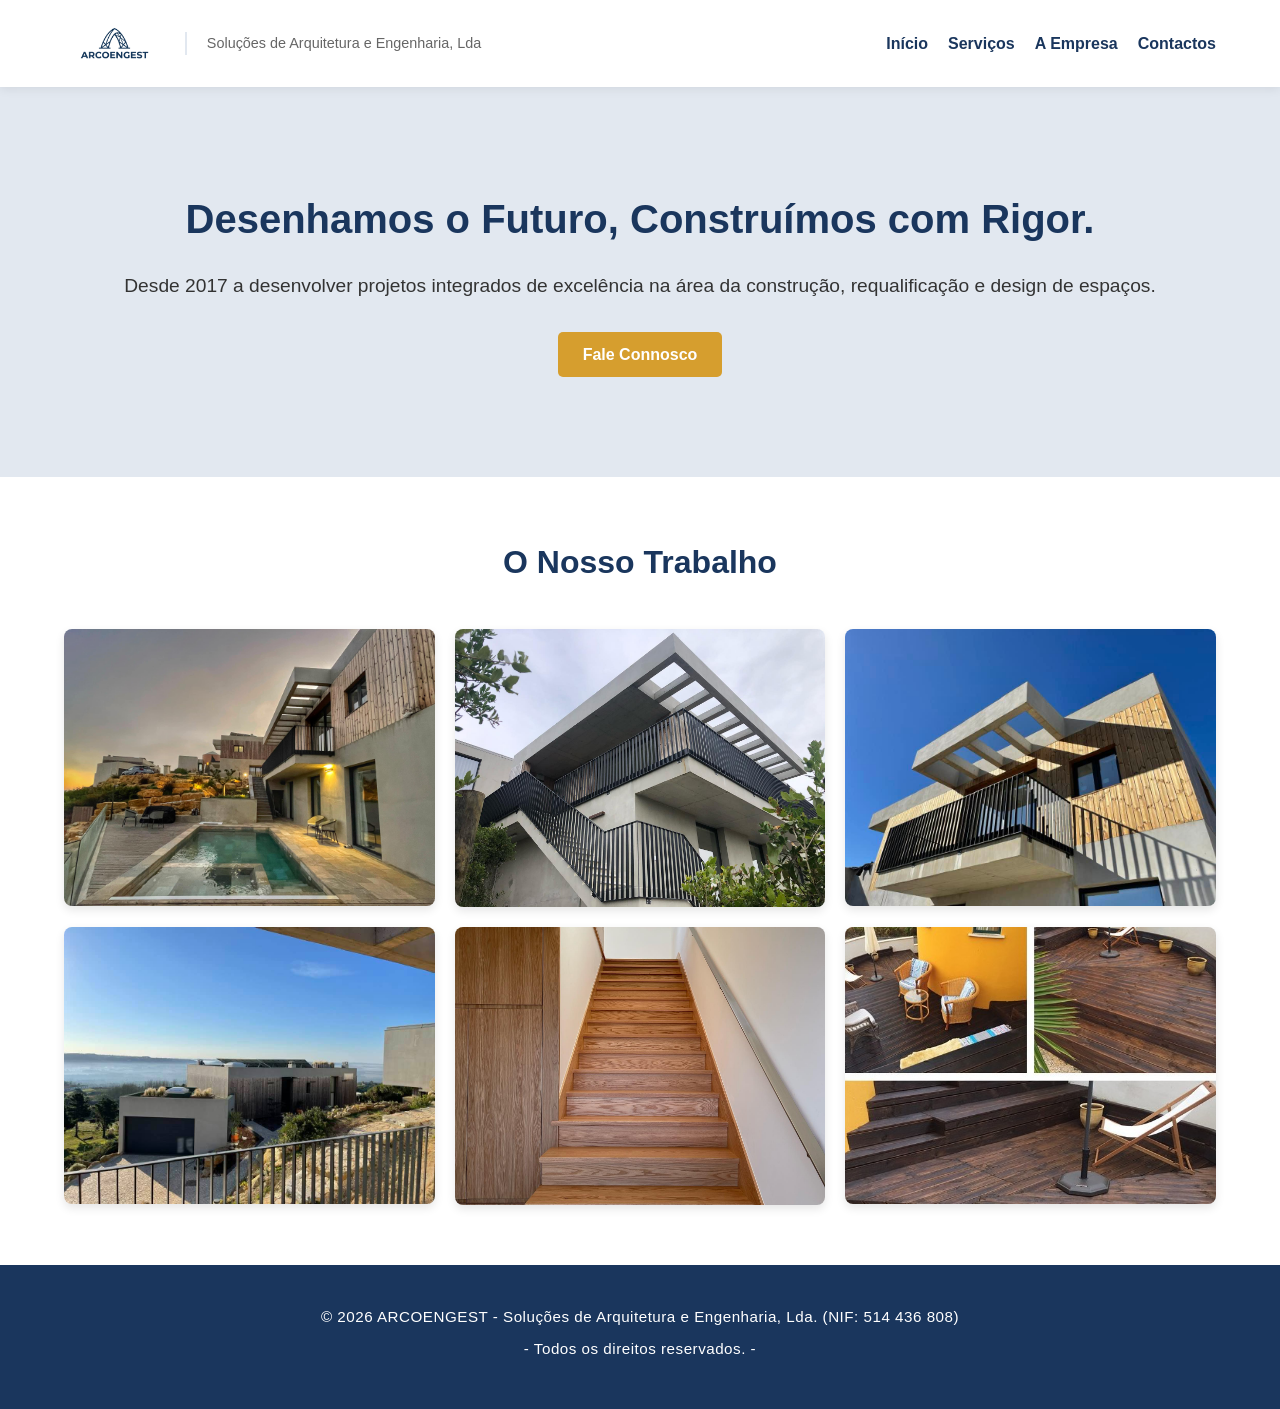
==== index.html @ 4e301b63 "Add files via upload" ====
<!DOCTYPE html>
<html lang="pt-PT">
<head>
    <meta charset="UTF-8">
    <meta name="viewport" content="width=device-width, initial-scale=1.0">
    <title>ARCOENGEST | Soluções de Arquitetura e Engenharia</title>
    <meta name="description" content="Gabinete de Arquitetura e Engenharia nos Parceiros, Leiria. Desenvolvemos projetos integrados, construção, requalificação e design de espaços com rigor técnico.">
    <meta name="keywords" content="Arquitetura, Engenharia, Leiria, Parceiros, Construção, Requalificação, Obras, Projetos, ARCOENGEST">
    <meta name="author" content="ARCOENGEST">
    <link rel="icon" type="image/svg+xml;charset=utf-8" href="./img_arcoengest/logo2_arcoengest.png">    <link rel="stylesheet" href="style.css">
    <link rel="stylesheet" href="style.css">
</head>
<body>

    <header>
        <div class="logo-container">
            <a href="index.html">
                <img src="./img_arcoengest/rbg-logo_arcoengest.png" alt="ARCOENGEST Logo" class="logo-image">
            </a>
            <p class="logo-subtitle">Soluções de Arquitetura e Engenharia, Lda</p>
        </div>

        <button class="menu-toggle" aria-label="Abrir Menu">
            <span class="bar"></span>
            <span class="bar"></span>
            <span class="bar"></span>
        </button>

        <nav class="main-nav">
            <ul>
                <li><a href="index.html">Início</a></li>
                <li><a href="servicos.html">Serviços</a></li>
                <li><a href="empresa.html">A Empresa</a></li>
                <li><a href="contactos.html">Contactos</a></li>
            </ul>
        </nav>
    </header>

    <section class="hero">
        <div class="hero-content">
            <h2>Desenhamos o Futuro, Construímos com Rigor.</h2>
            <p>Desde 2017 a desenvolver projetos integrados de excelência na área da construção, requalificação e design de espaços.</p>
            <a href="contactos.html" class="btn">Fale Connosco</a>
        </div>
    </section>

    <section class="portfolio">
        <h2>O Nosso Trabalho</h2>
        <div class="portfolio-grid">
            <div class="portfolio-item">
                <img src="./img_arcoengest/mangues_1.jpg" alt="Projeto 1">
            </div>
            <div class="portfolio-item">
                <img src="./img_arcoengest/mangues_2.jpg" alt="Projeto 2">
            </div>
            <div class="portfolio-item">
                <img src="./img_arcoengest/mangues_3.jpg" alt="Projeto 3">
            </div>
            <div class="portfolio-item">
                <img src="./img_arcoengest/mangues_4.jpg" alt="Projeto 4">
            </div>
            <div class="portfolio-item">
                <img src="./img_arcoengest/mangues_5.jpg" alt="Projeto 5">
            </div>
            <div class="portfolio-item">
                <img src="./img_arcoengest/nasa_remodelacao.jpg" alt="Projeto 6">
            </div>
        </div>
    </section>

    <footer>
        <div class="footer-bottom">
            <p>&copy; 2026 ARCOENGEST - Soluções de Arquitetura e Engenharia, Lda. (NIF: 514 436 808)</p>
            <p>- Todos os direitos reservados. - </p>
        </div>
    </footer>

    <script>
        const menuToggle = document.querySelector('.menu-toggle');
        const mainNav = document.querySelector('.main-nav');

        menuToggle.addEventListener('click', () => {
            menuToggle.classList.toggle('active');
            mainNav.classList.toggle('active');
        });
    </script>

</body>
</html>
---- style.css ----
/* =========================================
   1. RESET BÁSICO E VARIÁVEIS DE COR
   ========================================= */
* {
    margin: 0;
    padding: 0;
    box-sizing: border-box;
    font-family: 'Segoe UI', Tahoma, Geneva, Verdana, sans-serif;
}

:root {
    --cor-principal: #1A365D; /* Azul escuro corporativo */
    --cor-secundaria: #E2E8F0; /* Cinza claro */
    --cor-destaque: #D69E2E; /* Dourado/Mostarda para botões */
    --cor-texto: #333333;
}

body {
    color: var(--cor-texto);
    line-height: 1.6;
}

/* =========================================
   2. CABEÇALHO E NAVEGAÇÃO (Atualizado para Fundo Branco)
   ========================================= */
header {
    background-color: white; /* O fundo passa a branco para acolher bem o logo */
    color: var(--cor-principal);
    padding: 1rem 5%;
    display: flex;
    justify-content: space-between;
    align-items: center;
    box-shadow: 0 2px 10px rgba(0,0,0,0.08); /* Sombra elegante para separar o cabeçalho do resto da página */
}

/* Tamanho do Logótipo */

.logo-container {
    display: flex;
    align-items: center; /* Centra o logo e o texto verticalmente na mesma linha */
    gap: 20px; /* Dá um espaço de respiro entre o logo e o texto */
}

.logo-image {
    height: 55px; 
    width: auto;
    display: block;
}

.logo-subtitle {
    font-size: 0.9rem;
    color: #666666;
    font-weight: 500;
    margin: 0; /* Remove as margens para não desalinhar */
    
    /* Detalhe elegante (Opcional): Uma linha vertical a separar */
    border-left: 2px solid var(--cor-secundaria); 
    padding-left: 20px; 
}

nav ul {
    list-style: none;
    display: flex;
    gap: 20px;
}

nav a {
    color: var(--cor-principal); /* Os links do menu passam a Azul Escuro */
    text-decoration: none;
    font-weight: bold;
    transition: color 0.3s;
}

nav a:hover {
    color: var(--cor-destaque); /* Fica Dourado quando passas o rato */
}

/* Estilos do Botão Hambúrguer (Escondido no PC) */
.menu-toggle {
    display: none;
    flex-direction: column;
    gap: 5px;
    background: none;
    border: none;
    cursor: pointer;
    padding: 10px;
    z-index: 100;
}

.menu-toggle .bar {
    width: 25px;
    height: 3px;
    background-color: var(--cor-principal);
    border-radius: 2px;
    transition: all 0.3s ease;
}

header {
    position: relative; /* Necessário para o menu mobile abrir por baixo */
}

/* =========================================
   REGRAS PARA TELEMÓVEIS (Ecrãs menores que 768px)
   ========================================= */
@media (max-width: 768px) {
    /* Esconde o subtítulo para poupar espaço no topo */
    .logo-subtitle {
        display: none; 
    }

    /* Mostra o botão Hambúrguer */
    .menu-toggle {
        display: flex;
    }

    /* Esconde o Menu Normal e prepara o formato "Gaveta" */
    .main-nav {
        display: none; 
        position: absolute;
        top: 100%;
        left: 0;
        width: 100%;
        background-color: white;
        box-shadow: 0 4px 6px rgba(0,0,0,0.1);
        z-index: 99;
    }

    /* O que acontece quando o JavaScript mete a classe 'active' */
    .main-nav.active {
        display: block; 
    }

    .main-nav ul {
        flex-direction: column; /* Links de cima para baixo */
        gap: 0;
    }

    .main-nav li {
        text-align: center;
        border-bottom: 1px solid #f1f5f9;
    }

    .main-nav a {
        display: block;
        padding: 15px;
    }

    /* Animação do botão Hambúrguer a transformar-se num 'X' */
    .menu-toggle.active .bar:nth-child(1) {
        transform: translateY(8px) rotate(45deg);
    }
    .menu-toggle.active .bar:nth-child(2) {
        opacity: 0;
    }
    .menu-toggle.active .bar:nth-child(3) {
        transform: translateY(-8px) rotate(-45deg);
    }
}

/* =========================================
   3. SECÇÃO HERO E BOTÕES
   ========================================= */
.hero {
    background-color: var(--cor-secundaria);
    padding: 100px 5%;
    text-align: center;
}

.hero h2 {
    font-size: 2.5rem;
    color: var(--cor-principal);
    margin-bottom: 20px;
}

.hero p {
    font-size: 1.2rem;
    margin-bottom: 30px;
}

.btn {
    display: inline-block;
    background-color: var(--cor-destaque);
    color: white;
    padding: 10px 25px;
    text-decoration: none;
    border-radius: 5px;
    font-weight: bold;
    transition: background 0.3s;
}

.btn:hover {
    background-color: #B7791F;
}

/* =========================================
   4. SERVIÇOS
   ========================================= */
.services {
    padding: 60px 5%;
    text-align: center;
}

.services h2 {
    color: var(--cor-principal);
    margin-bottom: 40px;
    font-size: 2rem;
}

.services-grid {
    display: flex;
    gap: 30px;
    justify-content: center;
    flex-wrap: wrap;
    max-width: 1200px;
    margin: 0 auto;
}

.service-card {
    background: white;
    border: 1px solid #ddd;
    padding: 30px;
    border-radius: 8px;
    width: 300px;
    box-shadow: 0 4px 6px rgba(0,0,0,0.1);
}

.service-card h3 {
    color: var(--cor-principal);
    margin-bottom: 15px;
}

/* =========================================
   5. A EMPRESA (Design Lado a Lado Moderno)
   ========================================= */
.about-section {
    padding: 80px 5%;
    background-color: white; /* Fundo limpo e branco */
}

.about-grid {
    max-width: 1100px;
    margin: 0 auto;
    display: grid;
    /* Cria 2 colunas no PC. Se for telemóvel, ele próprio muda para 1 coluna! */
    grid-template-columns: repeat(auto-fit, minmax(400px, 1fr));
    gap: 40px; /* Espaço elegante entre os dois blocos */
}

.about-card {
    background: #F8FAFC; /* Cinza super claro, quase branco */
    padding: 40px;
    border-radius: 0 0 8px 8px; /* Cantos redondos só em baixo */
    box-shadow: 0 10px 30px rgba(0,0,0,0.04); /* Sombra muito suave para dar profundidade */
}

.history-card {
    border-top: 4px solid var(--cor-principal); /* Linha Azul no topo da História */
}

.founder-card {
    border-top: 4px solid var(--cor-destaque); /* Linha Dourada no topo do Fundador */
}

.about-card h2 {
    color: var(--cor-principal);
    font-size: 2rem;
    margin-bottom: 25px;
}

.about-card h3 {
    color: var(--cor-texto);
    font-size: 1.4rem;
    margin-bottom: 5px;
}

.about-card .role {
    color: var(--cor-destaque);
    font-weight: bold;
    font-size: 0.95rem;
    margin-bottom: 20px;
    text-transform: uppercase;
    letter-spacing: 1px;
}

.about-card p {
    margin-bottom: 15px;
    color: #555;
    text-align: justify; /* Justificar o texto dá o tal rigor arquitetónico */
    line-height: 1.7;
}

.founder-list {
    list-style: none;
    margin-top: 25px;
    padding-top: 20px;
    border-top: 1px solid #E2E8F0; /* Uma linha subtil a separar o texto da lista */
}

.founder-list li {
    margin-bottom: 12px;
    font-size: 0.95rem;
    color: #444;
}

/* =========================================
   6. GALERIA DE PROJETOS NA PÁGINA INICIAL
   ========================================= */
.portfolio {
    padding: 60px 5%;
    background-color: white;
    text-align: center;
}

.portfolio h2 {
    color: var(--cor-principal);
    margin-bottom: 40px;
    font-size: 2rem;
}

.portfolio-grid {
    display: grid;
    grid-template-columns: repeat(auto-fit, minmax(300px, 1fr));
    gap: 20px;
    max-width: 1200px;
    margin: 0 auto;
}

.portfolio-item {
    overflow: hidden;
    border-radius: 8px;
    box-shadow: 0 4px 10px rgba(0,0,0,0.1);
    aspect-ratio: 4 / 3;
}

.portfolio-item img {
    width: 100%;
    height: 100%;
    object-fit: cover;
    transition: transform 0.4s ease;
    display: block;
}

.portfolio-item:hover img {
    transform: scale(1.08);
}

/* =========================================
   7. PÁGINA DE CONTACTOS
   ========================================= */
.contact-page {
    padding: 60px 5%;
    max-width: 1200px;
    margin: 0 auto;
}

.contact-page h2 {
    color: var(--cor-principal);
    font-size: 2.2rem;
    margin-bottom: 10px;
}

.contact-intro {
    margin-bottom: 40px;
    font-size: 1.1rem;
    color: #555;
}

.contact-grid {
    display: flex;
    gap: 40px;
    flex-wrap: wrap;
}

.contact-form {
    flex: 1;
    min-width: 300px;
    background: white;
    padding: 30px;
    border-radius: 8px;
    box-shadow: 0 4px 10px rgba(0,0,0,0.1);
    border-top: 5px solid var(--cor-principal);
}

.form-group {
    margin-bottom: 20px;
}

.form-group label {
    display: block;
    margin-bottom: 5px;
    font-weight: bold;
    color: var(--cor-principal);
}

.form-group input, 
.form-group select, 
.form-group textarea {
    width: 100%;
    padding: 12px;
    border: 1px solid #ccc;
    border-radius: 5px;
    font-size: 1rem;
    background-color: #fcfcfc;
}

.form-group input:focus, 
.form-group select:focus, 
.form-group textarea:focus {
    outline: none;
    border-color: var(--cor-destaque);
    background-color: white;
}

.contact-info {
    flex: 1;
    min-width: 300px;
    display: flex;
    flex-direction: column;
    gap: 20px;
}

.info-details {
    background: var(--cor-principal);
    color: white;
    padding: 30px;
    border-radius: 8px;
    box-shadow: 0 4px 10px rgba(0,0,0,0.1);
}

.info-details h3 {
    color: var(--cor-destaque);
    margin-bottom: 15px;
}

.info-details p {
    margin-bottom: 10px;
    font-size: 1.1rem;
}

.map-container {
    border-radius: 8px;
    overflow: hidden;
    box-shadow: 0 4px 10px rgba(0,0,0,0.1);
    border: 2px solid #ddd;
}

/* =========================================
   8. RODAPÉ SIMPLIFICADO
   ========================================= */
footer {
    background-color: var(--cor-principal); /* O fundo Azul Escuro */
    color: white;
    text-align: center;
    padding: 40px 5%; /* Espaço em cima e em baixo para respirar */
    font-size: 0.95rem;
}

footer p {
    margin-bottom: 8px; /* Pequeno espaço entre as linhas de texto */
    letter-spacing: 0.5px; /* Afasta ligeiramente as letras para ler melhor */
}
---- style.css ----
/* =========================================
   1. RESET BÁSICO E VARIÁVEIS DE COR
   ========================================= */
* {
    margin: 0;
    padding: 0;
    box-sizing: border-box;
    font-family: 'Segoe UI', Tahoma, Geneva, Verdana, sans-serif;
}

:root {
    --cor-principal: #1A365D; /* Azul escuro corporativo */
    --cor-secundaria: #E2E8F0; /* Cinza claro */
    --cor-destaque: #D69E2E; /* Dourado/Mostarda para botões */
    --cor-texto: #333333;
}

body {
    color: var(--cor-texto);
    line-height: 1.6;
}

/* =========================================
   2. CABEÇALHO E NAVEGAÇÃO (Atualizado para Fundo Branco)
   ========================================= */
header {
    background-color: white; /* O fundo passa a branco para acolher bem o logo */
    color: var(--cor-principal);
    padding: 1rem 5%;
    display: flex;
    justify-content: space-between;
    align-items: center;
    box-shadow: 0 2px 10px rgba(0,0,0,0.08); /* Sombra elegante para separar o cabeçalho do resto da página */
}

/* Tamanho do Logótipo */

.logo-container {
    display: flex;
    align-items: center; /* Centra o logo e o texto verticalmente na mesma linha */
    gap: 20px; /* Dá um espaço de respiro entre o logo e o texto */
}

.logo-image {
    height: 55px; 
    width: auto;
    display: block;
}

.logo-subtitle {
    font-size: 0.9rem;
    color: #666666;
    font-weight: 500;
    margin: 0; /* Remove as margens para não desalinhar */
    
    /* Detalhe elegante (Opcional): Uma linha vertical a separar */
    border-left: 2px solid var(--cor-secundaria); 
    padding-left: 20px; 
}

nav ul {
    list-style: none;
    display: flex;
    gap: 20px;
}

nav a {
    color: var(--cor-principal); /* Os links do menu passam a Azul Escuro */
    text-decoration: none;
    font-weight: bold;
    transition: color 0.3s;
}

nav a:hover {
    color: var(--cor-destaque); /* Fica Dourado quando passas o rato */
}

/* Estilos do Botão Hambúrguer (Escondido no PC) */
.menu-toggle {
    display: none;
    flex-direction: column;
    gap: 5px;
    background: none;
    border: none;
    cursor: pointer;
    padding: 10px;
    z-index: 100;
}

.menu-toggle .bar {
    width: 25px;
    height: 3px;
    background-color: var(--cor-principal);
    border-radius: 2px;
    transition: all 0.3s ease;
}

header {
    position: relative; /* Necessário para o menu mobile abrir por baixo */
}

/* =========================================
   REGRAS PARA TELEMÓVEIS (Ecrãs menores que 768px)
   ========================================= */
@media (max-width: 768px) {
    /* Esconde o subtítulo para poupar espaço no topo */
    .logo-subtitle {
        display: none; 
    }

    /* Mostra o botão Hambúrguer */
    .menu-toggle {
        display: flex;
    }

    /* Esconde o Menu Normal e prepara o formato "Gaveta" */
    .main-nav {
        display: none; 
        position: absolute;
        top: 100%;
        left: 0;
        width: 100%;
        background-color: white;
        box-shadow: 0 4px 6px rgba(0,0,0,0.1);
        z-index: 99;
    }

    /* O que acontece quando o JavaScript mete a classe 'active' */
    .main-nav.active {
        display: block; 
    }

    .main-nav ul {
        flex-direction: column; /* Links de cima para baixo */
        gap: 0;
    }

    .main-nav li {
        text-align: center;
        border-bottom: 1px solid #f1f5f9;
    }

    .main-nav a {
        display: block;
        padding: 15px;
    }

    /* Animação do botão Hambúrguer a transformar-se num 'X' */
    .menu-toggle.active .bar:nth-child(1) {
        transform: translateY(8px) rotate(45deg);
    }
    .menu-toggle.active .bar:nth-child(2) {
        opacity: 0;
    }
    .menu-toggle.active .bar:nth-child(3) {
        transform: translateY(-8px) rotate(-45deg);
    }
}

/* =========================================
   3. SECÇÃO HERO E BOTÕES
   ========================================= */
.hero {
    background-color: var(--cor-secundaria);
    padding: 100px 5%;
    text-align: center;
}

.hero h2 {
    font-size: 2.5rem;
    color: var(--cor-principal);
    margin-bottom: 20px;
}

.hero p {
    font-size: 1.2rem;
    margin-bottom: 30px;
}

.btn {
    display: inline-block;
    background-color: var(--cor-destaque);
    color: white;
    padding: 10px 25px;
    text-decoration: none;
    border-radius: 5px;
    font-weight: bold;
    transition: background 0.3s;
}

.btn:hover {
    background-color: #B7791F;
}

/* =========================================
   4. SERVIÇOS
   ========================================= */
.services {
    padding: 60px 5%;
    text-align: center;
}

.services h2 {
    color: var(--cor-principal);
    margin-bottom: 40px;
    font-size: 2rem;
}

.services-grid {
    display: flex;
    gap: 30px;
    justify-content: center;
    flex-wrap: wrap;
    max-width: 1200px;
    margin: 0 auto;
}

.service-card {
    background: white;
    border: 1px solid #ddd;
    padding: 30px;
    border-radius: 8px;
    width: 300px;
    box-shadow: 0 4px 6px rgba(0,0,0,0.1);
}

.service-card h3 {
    color: var(--cor-principal);
    margin-bottom: 15px;
}

/* =========================================
   5. A EMPRESA (Design Lado a Lado Moderno)
   ========================================= */
.about-section {
    padding: 80px 5%;
    background-color: white; /* Fundo limpo e branco */
}

.about-grid {
    max-width: 1100px;
    margin: 0 auto;
    display: grid;
    /* Cria 2 colunas no PC. Se for telemóvel, ele próprio muda para 1 coluna! */
    grid-template-columns: repeat(auto-fit, minmax(400px, 1fr));
    gap: 40px; /* Espaço elegante entre os dois blocos */
}

.about-card {
    background: #F8FAFC; /* Cinza super claro, quase branco */
    padding: 40px;
    border-radius: 0 0 8px 8px; /* Cantos redondos só em baixo */
    box-shadow: 0 10px 30px rgba(0,0,0,0.04); /* Sombra muito suave para dar profundidade */
}

.history-card {
    border-top: 4px solid var(--cor-principal); /* Linha Azul no topo da História */
}

.founder-card {
    border-top: 4px solid var(--cor-destaque); /* Linha Dourada no topo do Fundador */
}

.about-card h2 {
    color: var(--cor-principal);
    font-size: 2rem;
    margin-bottom: 25px;
}

.about-card h3 {
    color: var(--cor-texto);
    font-size: 1.4rem;
    margin-bottom: 5px;
}

.about-card .role {
    color: var(--cor-destaque);
    font-weight: bold;
    font-size: 0.95rem;
    margin-bottom: 20px;
    text-transform: uppercase;
    letter-spacing: 1px;
}

.about-card p {
    margin-bottom: 15px;
    color: #555;
    text-align: justify; /* Justificar o texto dá o tal rigor arquitetónico */
    line-height: 1.7;
}

.founder-list {
    list-style: none;
    margin-top: 25px;
    padding-top: 20px;
    border-top: 1px solid #E2E8F0; /* Uma linha subtil a separar o texto da lista */
}

.founder-list li {
    margin-bottom: 12px;
    font-size: 0.95rem;
    color: #444;
}

/* =========================================
   6. GALERIA DE PROJETOS NA PÁGINA INICIAL
   ========================================= */
.portfolio {
    padding: 60px 5%;
    background-color: white;
    text-align: center;
}

.portfolio h2 {
    color: var(--cor-principal);
    margin-bottom: 40px;
    font-size: 2rem;
}

.portfolio-grid {
    display: grid;
    grid-template-columns: repeat(auto-fit, minmax(300px, 1fr));
    gap: 20px;
    max-width: 1200px;
    margin: 0 auto;
}

.portfolio-item {
    overflow: hidden;
    border-radius: 8px;
    box-shadow: 0 4px 10px rgba(0,0,0,0.1);
    aspect-ratio: 4 / 3;
}

.portfolio-item img {
    width: 100%;
    height: 100%;
    object-fit: cover;
    transition: transform 0.4s ease;
    display: block;
}

.portfolio-item:hover img {
    transform: scale(1.08);
}

/* =========================================
   7. PÁGINA DE CONTACTOS
   ========================================= */
.contact-page {
    padding: 60px 5%;
    max-width: 1200px;
    margin: 0 auto;
}

.contact-page h2 {
    color: var(--cor-principal);
    font-size: 2.2rem;
    margin-bottom: 10px;
}

.contact-intro {
    margin-bottom: 40px;
    font-size: 1.1rem;
    color: #555;
}

.contact-grid {
    display: flex;
    gap: 40px;
    flex-wrap: wrap;
}

.contact-form {
    flex: 1;
    min-width: 300px;
    background: white;
    padding: 30px;
    border-radius: 8px;
    box-shadow: 0 4px 10px rgba(0,0,0,0.1);
    border-top: 5px solid var(--cor-principal);
}

.form-group {
    margin-bottom: 20px;
}

.form-group label {
    display: block;
    margin-bottom: 5px;
    font-weight: bold;
    color: var(--cor-principal);
}

.form-group input, 
.form-group select, 
.form-group textarea {
    width: 100%;
    padding: 12px;
    border: 1px solid #ccc;
    border-radius: 5px;
    font-size: 1rem;
    background-color: #fcfcfc;
}

.form-group input:focus, 
.form-group select:focus, 
.form-group textarea:focus {
    outline: none;
    border-color: var(--cor-destaque);
    background-color: white;
}

.contact-info {
    flex: 1;
    min-width: 300px;
    display: flex;
    flex-direction: column;
    gap: 20px;
}

.info-details {
    background: var(--cor-principal);
    color: white;
    padding: 30px;
    border-radius: 8px;
    box-shadow: 0 4px 10px rgba(0,0,0,0.1);
}

.info-details h3 {
    color: var(--cor-destaque);
    margin-bottom: 15px;
}

.info-details p {
    margin-bottom: 10px;
    font-size: 1.1rem;
}

.map-container {
    border-radius: 8px;
    overflow: hidden;
    box-shadow: 0 4px 10px rgba(0,0,0,0.1);
    border: 2px solid #ddd;
}

/* =========================================
   8. RODAPÉ SIMPLIFICADO
   ========================================= */
footer {
    background-color: var(--cor-principal); /* O fundo Azul Escuro */
    color: white;
    text-align: center;
    padding: 40px 5%; /* Espaço em cima e em baixo para respirar */
    font-size: 0.95rem;
}

footer p {
    margin-bottom: 8px; /* Pequeno espaço entre as linhas de texto */
    letter-spacing: 0.5px; /* Afasta ligeiramente as letras para ler melhor */
}
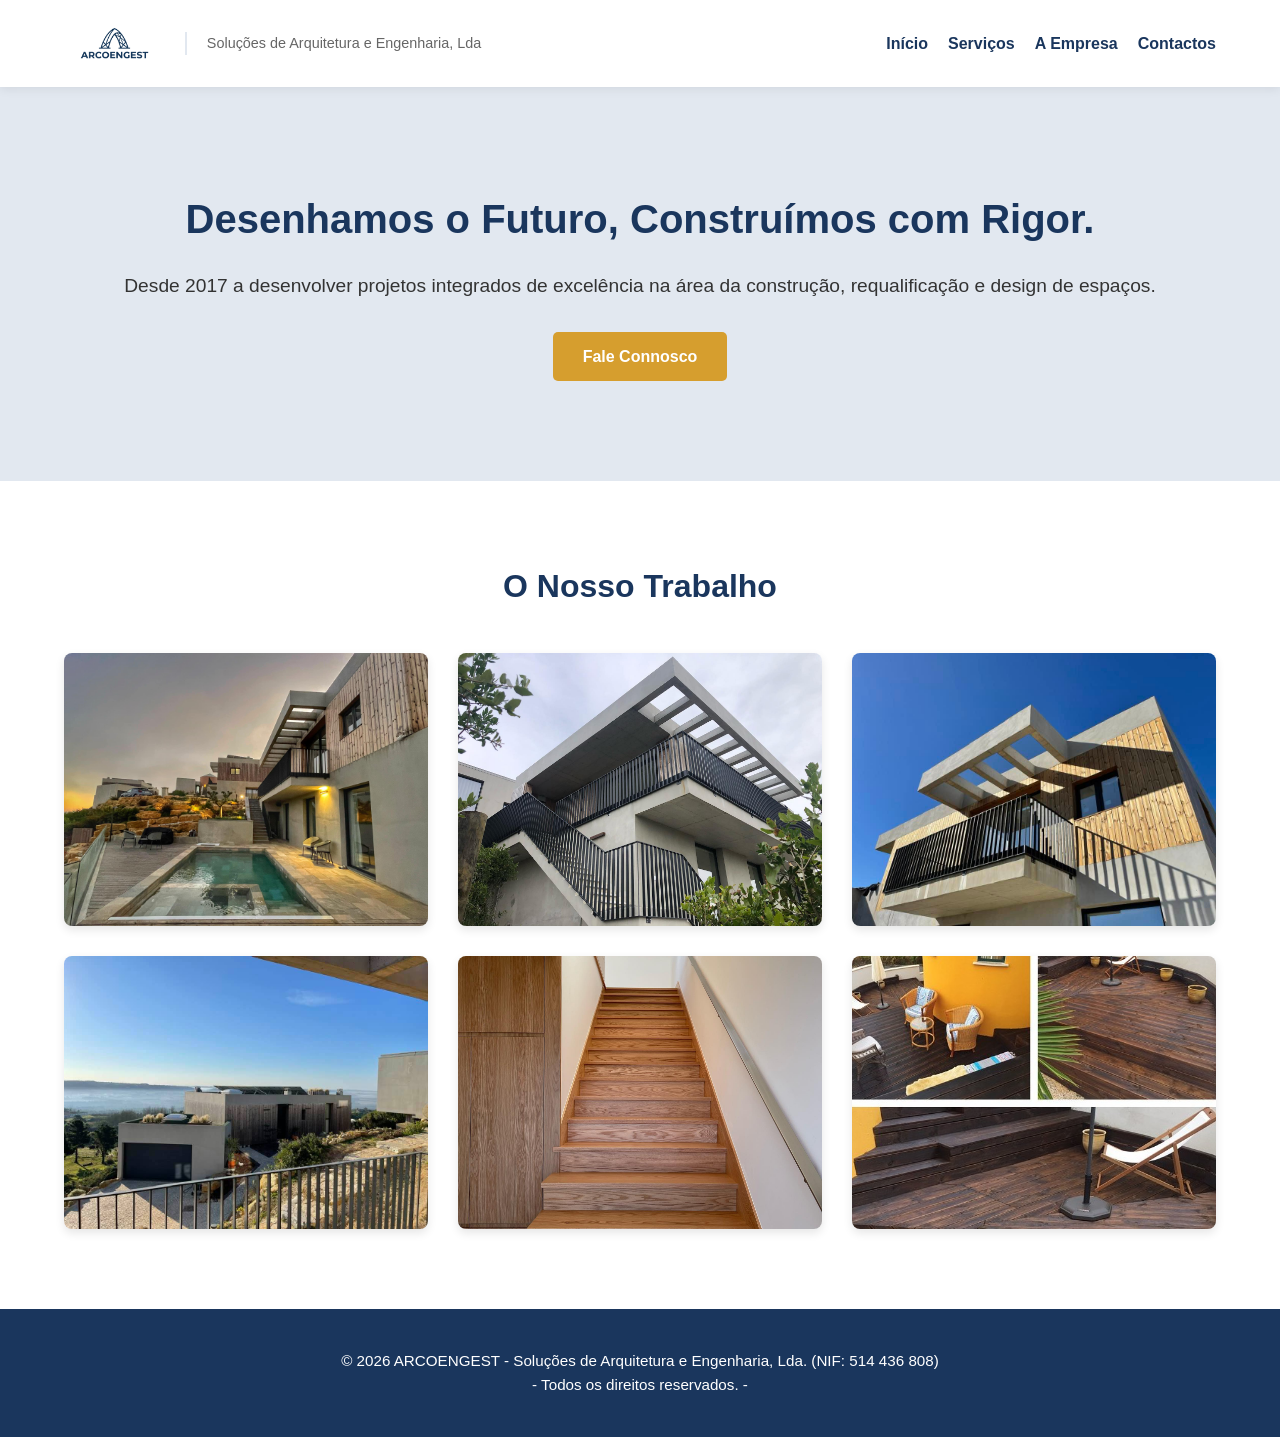
==== commit 12d80d73: "Corrigir bugs de cache e CSS" ====
--- a/index.html
+++ b/index.html
@@ -7,8 +7,8 @@
     <meta name="description" content="Gabinete de Arquitetura e Engenharia nos Parceiros, Leiria. Desenvolvemos projetos integrados, construção, requalificação e design de espaços com rigor técnico.">
     <meta name="keywords" content="Arquitetura, Engenharia, Leiria, Parceiros, Construção, Requalificação, Obras, Projetos, ARCOENGEST">
     <meta name="author" content="ARCOENGEST">
-    <link rel="icon" type="image/svg+xml;charset=utf-8" href="./img_arcoengest/logo2_arcoengest.png">    <link rel="stylesheet" href="style.css">
-    <link rel="stylesheet" href="style.css">
+    <link rel="icon" type="image/svg+xml;charset=utf-8" href="./img_arcoengest/logo2_arcoengest.png">   
+    <link rel="stylesheet" href="style.css?v=3">
 </head>
 <body>
 
@@ -70,7 +70,7 @@
 
     <footer>
         <div class="footer-bottom">
-            <p>&copy; 2026 ARCOENGEST - Soluções de Arquitetura e Engenharia, Lda. (NIF: 514 436 808)</p>
+            <p>&copy; 2026 ARCOENGEST - Soluções de Arquitetura e Engenharia, Lda. (NIF: 514&nbsp;436&nbsp;808)</p>
             <p>- Todos os direitos reservados. - </p>
         </div>
     </footer>
--- a/style.css
+++ b/style.css
@@ -9,9 +9,9 @@
 }
 
 :root {
-    --cor-principal: #1A365D; /* Azul escuro corporativo */
-    --cor-secundaria: #E2E8F0; /* Cinza claro */
-    --cor-destaque: #D69E2E; /* Dourado/Mostarda para botões */
+    --cor-principal: #1A365D;
+    --cor-secundaria: #E2E8F0;
+    --cor-destaque: #D69E2E;
     --cor-texto: #333333;
 }
 
@@ -21,24 +21,24 @@
 }
 
 /* =========================================
-   2. CABEÇALHO E NAVEGAÇÃO (Atualizado para Fundo Branco)
+   2. CABEÇALHO E NAVEGAÇÃO
    ========================================= */
 header {
-    background-color: white; /* O fundo passa a branco para acolher bem o logo */
+    background-color: white;
     color: var(--cor-principal);
     padding: 1rem 5%;
     display: flex;
     justify-content: space-between;
     align-items: center;
-    box-shadow: 0 2px 10px rgba(0,0,0,0.08); /* Sombra elegante para separar o cabeçalho do resto da página */
+    box-shadow: 0 2px 10px rgba(0,0,0,0.08);
+    position: relative;
+    z-index: 1000;
 }
-
-/* Tamanho do Logótipo */
 
 .logo-container {
     display: flex;
-    align-items: center; /* Centra o logo e o texto verticalmente na mesma linha */
-    gap: 20px; /* Dá um espaço de respiro entre o logo e o texto */
+    align-items: center;
+    gap: 20px;
 }
 
 .logo-image {
@@ -51,411 +51,122 @@
     font-size: 0.9rem;
     color: #666666;
     font-weight: 500;
-    margin: 0; /* Remove as margens para não desalinhar */
-    
-    /* Detalhe elegante (Opcional): Uma linha vertical a separar */
     border-left: 2px solid var(--cor-secundaria); 
     padding-left: 20px; 
 }
 
-nav ul {
-    list-style: none;
-    display: flex;
-    gap: 20px;
-}
+nav ul { list-style: none; display: flex; gap: 20px; }
+nav a { color: var(--cor-principal); text-decoration: none; font-weight: bold; transition: color 0.3s; }
+nav a:hover { color: var(--cor-destaque); }
 
-nav a {
-    color: var(--cor-principal); /* Os links do menu passam a Azul Escuro */
-    text-decoration: none;
-    font-weight: bold;
-    transition: color 0.3s;
-}
-
-nav a:hover {
-    color: var(--cor-destaque); /* Fica Dourado quando passas o rato */
-}
-
-/* Estilos do Botão Hambúrguer (Escondido no PC) */
-.menu-toggle {
-    display: none;
-    flex-direction: column;
-    gap: 5px;
-    background: none;
-    border: none;
-    cursor: pointer;
-    padding: 10px;
-    z-index: 100;
-}
-
-.menu-toggle .bar {
-    width: 25px;
-    height: 3px;
-    background-color: var(--cor-principal);
-    border-radius: 2px;
-    transition: all 0.3s ease;
-}
-
-header {
-    position: relative; /* Necessário para o menu mobile abrir por baixo */
-}
-
-/* =========================================
-   REGRAS PARA TELEMÓVEIS (Ecrãs menores que 768px)
-   ========================================= */
-@media (max-width: 768px) {
-    /* Esconde o subtítulo para poupar espaço no topo */
-    .logo-subtitle {
-        display: none; 
-    }
-
-    /* Mostra o botão Hambúrguer */
-    .menu-toggle {
-        display: flex;
-    }
-
-    /* Esconde o Menu Normal e prepara o formato "Gaveta" */
-    .main-nav {
-        display: none; 
-        position: absolute;
-        top: 100%;
-        left: 0;
-        width: 100%;
-        background-color: white;
-        box-shadow: 0 4px 6px rgba(0,0,0,0.1);
-        z-index: 99;
-    }
-
-    /* O que acontece quando o JavaScript mete a classe 'active' */
-    .main-nav.active {
-        display: block; 
-    }
-
-    .main-nav ul {
-        flex-direction: column; /* Links de cima para baixo */
-        gap: 0;
-    }
-
-    .main-nav li {
-        text-align: center;
-        border-bottom: 1px solid #f1f5f9;
-    }
-
-    .main-nav a {
-        display: block;
-        padding: 15px;
-    }
-
-    /* Animação do botão Hambúrguer a transformar-se num 'X' */
-    .menu-toggle.active .bar:nth-child(1) {
-        transform: translateY(8px) rotate(45deg);
-    }
-    .menu-toggle.active .bar:nth-child(2) {
-        opacity: 0;
-    }
-    .menu-toggle.active .bar:nth-child(3) {
-        transform: translateY(-8px) rotate(-45deg);
-    }
-}
+.menu-toggle { display: none; flex-direction: column; gap: 5px; background: none; border: none; cursor: pointer; padding: 10px; }
+.menu-toggle .bar { width: 25px; height: 3px; background-color: var(--cor-principal); border-radius: 2px; transition: all 0.3s ease; }
 
 /* =========================================
    3. SECÇÃO HERO E BOTÕES
    ========================================= */
-.hero {
-    background-color: var(--cor-secundaria);
-    padding: 100px 5%;
-    text-align: center;
-}
-
-.hero h2 {
-    font-size: 2.5rem;
-    color: var(--cor-principal);
-    margin-bottom: 20px;
-}
-
-.hero p {
-    font-size: 1.2rem;
-    margin-bottom: 30px;
-}
-
-.btn {
-    display: inline-block;
-    background-color: var(--cor-destaque);
-    color: white;
-    padding: 10px 25px;
-    text-decoration: none;
-    border-radius: 5px;
-    font-weight: bold;
-    transition: background 0.3s;
-}
-
-.btn:hover {
-    background-color: #B7791F;
-}
+.hero { background-color: var(--cor-secundaria); padding: 100px 5%; text-align: center; }
+.hero h2 { font-size: 2.5rem; color: var(--cor-principal); margin-bottom: 20px; }
+.hero p { font-size: 1.2rem; margin-bottom: 30px; }
+.btn { display: inline-block; background-color: var(--cor-destaque); color: white; padding: 12px 30px; text-decoration: none; border-radius: 5px; font-weight: bold; transition: background 0.3s; border: none; cursor: pointer; }
+.btn:hover { background-color: #B7791F; }
 
 /* =========================================
-   4. SERVIÇOS
+   4. SERVIÇOS, PORTFÓLIO E FAQ
    ========================================= */
-.services {
-    padding: 60px 5%;
-    text-align: center;
-}
+.services, .portfolio, .faq-section { padding: 80px 5%; text-align: center; }
+.faq-section { background-color: #F8FAFC; }
+.services h2, .portfolio h2 { color: var(--cor-principal); margin-bottom: 40px; font-size: 2rem; }
 
-.services h2 {
-    color: var(--cor-principal);
-    margin-bottom: 40px;
-    font-size: 2rem;
-}
+.services-grid, .portfolio-grid { display: grid; grid-template-columns: repeat(auto-fit, minmax(300px, 1fr)); gap: 30px; max-width: 1200px; margin: 0 auto; }
+.service-card { background: white; border: 1px solid #ddd; padding: 30px; border-radius: 8px; box-shadow: 0 4px 6px rgba(0,0,0,0.05); }
 
-.services-grid {
-    display: flex;
-    gap: 30px;
-    justify-content: center;
-    flex-wrap: wrap;
-    max-width: 1200px;
-    margin: 0 auto;
-}
+.portfolio-item { overflow: hidden; border-radius: 8px; box-shadow: 0 4px 10px rgba(0,0,0,0.1); aspect-ratio: 4 / 3; }
+.portfolio-item img { width: 100%; height: 100%; object-fit: cover; transition: transform 0.4s ease; }
+.portfolio-item:hover img { transform: scale(1.08); }
 
-.service-card {
-    background: white;
-    border: 1px solid #ddd;
-    padding: 30px;
-    border-radius: 8px;
-    width: 300px;
-    box-shadow: 0 4px 6px rgba(0,0,0,0.1);
-}
-
-.service-card h3 {
-    color: var(--cor-principal);
-    margin-bottom: 15px;
-}
+.faq-container { max-width: 800px; margin: 0 auto; }
+.faq-item { background: white; margin-bottom: 15px; border-radius: 8px; box-shadow: 0 4px 10px rgba(0,0,0,0.03); overflow: hidden; }
+.faq-question { width: 100%; text-align: left; background: none; border: none; padding: 20px; font-weight: bold; color: var(--cor-principal); cursor: pointer; display: flex; justify-content: space-between; align-items: center; }
+.faq-answer { max-height: 0; overflow: hidden; transition: max-height 0.3s ease; background: white; }
+.faq-item.active .faq-answer { max-height: 300px; padding-bottom: 20px; }
+.faq-item.active .faq-icon { transform: rotate(45deg); }
 
 /* =========================================
-   5. A EMPRESA (Design Lado a Lado Moderno)
+   5. A EMPRESA
    ========================================= */
-.about-section {
-    padding: 80px 5%;
-    background-color: white; /* Fundo limpo e branco */
-}
-
-.about-grid {
-    max-width: 1100px;
-    margin: 0 auto;
-    display: grid;
-    /* Cria 2 colunas no PC. Se for telemóvel, ele próprio muda para 1 coluna! */
-    grid-template-columns: repeat(auto-fit, minmax(400px, 1fr));
-    gap: 40px; /* Espaço elegante entre os dois blocos */
-}
-
-.about-card {
-    background: #F8FAFC; /* Cinza super claro, quase branco */
-    padding: 40px;
-    border-radius: 0 0 8px 8px; /* Cantos redondos só em baixo */
-    box-shadow: 0 10px 30px rgba(0,0,0,0.04); /* Sombra muito suave para dar profundidade */
-}
-
-.history-card {
-    border-top: 4px solid var(--cor-principal); /* Linha Azul no topo da História */
-}
-
-.founder-card {
-    border-top: 4px solid var(--cor-destaque); /* Linha Dourada no topo do Fundador */
-}
-
-.about-card h2 {
-    color: var(--cor-principal);
-    font-size: 2rem;
-    margin-bottom: 25px;
-}
-
-.about-card h3 {
-    color: var(--cor-texto);
-    font-size: 1.4rem;
-    margin-bottom: 5px;
-}
-
-.about-card .role {
-    color: var(--cor-destaque);
-    font-weight: bold;
-    font-size: 0.95rem;
-    margin-bottom: 20px;
-    text-transform: uppercase;
-    letter-spacing: 1px;
-}
-
-.about-card p {
-    margin-bottom: 15px;
-    color: #555;
-    text-align: justify; /* Justificar o texto dá o tal rigor arquitetónico */
-    line-height: 1.7;
-}
-
-.founder-list {
-    list-style: none;
-    margin-top: 25px;
-    padding-top: 20px;
-    border-top: 1px solid #E2E8F0; /* Uma linha subtil a separar o texto da lista */
-}
-
-.founder-list li {
-    margin-bottom: 12px;
-    font-size: 0.95rem;
-    color: #444;
-}
+.about-section { padding: 80px 5%; background-color: white; }
+.about-grid { max-width: 1100px; margin: 0 auto; display: grid; grid-template-columns: 1fr 1fr; gap: 40px; }
+.about-card { background: #F8FAFC; padding: 40px; border-radius: 0 0 8px 8px; box-shadow: 0 10px 30px rgba(0,0,0,0.04); }
+.history-card { border-top: 4px solid var(--cor-principal); }
+.founder-card { border-top: 4px solid var(--cor-destaque); }
+.about-card h2 { color: var(--cor-principal); font-size: 2rem; margin-bottom: 25px; }
+.about-card .role { color: var(--cor-destaque); font-weight: bold; text-transform: uppercase; letter-spacing: 1px; }
+.about-card p { margin-bottom: 15px; color: #555; text-align: justify; line-height: 1.7; }
+.founder-list { list-style: none; margin-top: 25px; padding-top: 20px; border-top: 1px solid #E2E8F0; }
+.founder-list li { margin-bottom: 12px; font-size: 0.95rem; color: #444; }
 
 /* =========================================
-   6. GALERIA DE PROJETOS NA PÁGINA INICIAL
+   6. CONTACTOS
    ========================================= */
-.portfolio {
-    padding: 60px 5%;
-    background-color: white;
-    text-align: center;
-}
-
-.portfolio h2 {
-    color: var(--cor-principal);
-    margin-bottom: 40px;
-    font-size: 2rem;
-}
-
-.portfolio-grid {
-    display: grid;
-    grid-template-columns: repeat(auto-fit, minmax(300px, 1fr));
-    gap: 20px;
-    max-width: 1200px;
-    margin: 0 auto;
-}
-
-.portfolio-item {
-    overflow: hidden;
-    border-radius: 8px;
-    box-shadow: 0 4px 10px rgba(0,0,0,0.1);
-    aspect-ratio: 4 / 3;
-}
-
-.portfolio-item img {
-    width: 100%;
-    height: 100%;
-    object-fit: cover;
-    transition: transform 0.4s ease;
-    display: block;
-}
-
-.portfolio-item:hover img {
-    transform: scale(1.08);
-}
+.contact-page { padding: 80px 5%; max-width: 1200px; margin: 0 auto; }
+.contact-page h2 { color: var(--cor-principal); font-size: 2.2rem; margin-bottom: 10px; }
+.contact-grid { display: grid; grid-template-columns: 1fr 1fr; gap: 40px; margin-top: 40px; }
+.contact-form { padding: 30px; background: white; border-radius: 8px; box-shadow: 0 4px 10px rgba(0,0,0,0.1); border-top: 5px solid var(--cor-principal); }
+.form-group { margin-bottom: 20px; text-align: left; }
+.form-group input, .form-group select, .form-group textarea { width: 100%; padding: 12px; border: 1px solid #ccc; border-radius: 5px; }
+.info-details { background: var(--cor-principal); color: white; padding: 30px; border-radius: 8px; margin-bottom: 20px; }
+.info-details h3 { color: var(--cor-destaque); margin-bottom: 15px; }
+.map-container iframe { border-radius: 8px; width: 100%; height: 300px; }
 
 /* =========================================
-   7. PÁGINA DE CONTACTOS
+   7. RODAPÉ
    ========================================= */
-.contact-page {
-    padding: 60px 5%;
-    max-width: 1200px;
-    margin: 0 auto;
-}
-
-.contact-page h2 {
-    color: var(--cor-principal);
-    font-size: 2.2rem;
-    margin-bottom: 10px;
-}
-
-.contact-intro {
-    margin-bottom: 40px;
-    font-size: 1.1rem;
-    color: #555;
-}
-
-.contact-grid {
-    display: flex;
-    gap: 40px;
-    flex-wrap: wrap;
-}
-
-.contact-form {
-    flex: 1;
-    min-width: 300px;
-    background: white;
-    padding: 30px;
-    border-radius: 8px;
-    box-shadow: 0 4px 10px rgba(0,0,0,0.1);
-    border-top: 5px solid var(--cor-principal);
-}
-
-.form-group {
-    margin-bottom: 20px;
-}
-
-.form-group label {
-    display: block;
-    margin-bottom: 5px;
-    font-weight: bold;
-    color: var(--cor-principal);
-}
-
-.form-group input, 
-.form-group select, 
-.form-group textarea {
-    width: 100%;
-    padding: 12px;
-    border: 1px solid #ccc;
-    border-radius: 5px;
-    font-size: 1rem;
-    background-color: #fcfcfc;
-}
-
-.form-group input:focus, 
-.form-group select:focus, 
-.form-group textarea:focus {
-    outline: none;
-    border-color: var(--cor-destaque);
-    background-color: white;
-}
-
-.contact-info {
-    flex: 1;
-    min-width: 300px;
-    display: flex;
-    flex-direction: column;
-    gap: 20px;
-}
-
-.info-details {
-    background: var(--cor-principal);
-    color: white;
-    padding: 30px;
-    border-radius: 8px;
-    box-shadow: 0 4px 10px rgba(0,0,0,0.1);
-}
-
-.info-details h3 {
-    color: var(--cor-destaque);
-    margin-bottom: 15px;
-}
-
-.info-details p {
-    margin-bottom: 10px;
-    font-size: 1.1rem;
-}
-
-.map-container {
-    border-radius: 8px;
-    overflow: hidden;
-    box-shadow: 0 4px 10px rgba(0,0,0,0.1);
-    border: 2px solid #ddd;
-}
+footer { background-color: var(--cor-principal); color: white; text-align: center; padding: 40px 5%; font-size: 0.95rem; }
 
 /* =========================================
-   8. RODAPÉ SIMPLIFICADO
+   8. REGRAS EXCLUSIVAS PARA TELEMÓVEL
    ========================================= */
-footer {
-    background-color: var(--cor-principal); /* O fundo Azul Escuro */
-    color: white;
-    text-align: center;
-    padding: 40px 5%; /* Espaço em cima e em baixo para respirar */
-    font-size: 0.95rem;
-}
+@media (max-width: 768px) {
+    /* Header & Menu */
+    .logo-subtitle { display: none; }
+    .menu-toggle { display: flex; }
+    .main-nav { display: none; position: absolute; top: 100%; left: 0; width: 100%; background-color: white; box-shadow: 0 4px 6px rgba(0,0,0,0.1); z-index: 99; }
+    .main-nav.active { display: block; }
+    .main-nav ul { flex-direction: column; gap: 0;}
+    .main-nav li { border-bottom: 1px solid #f1f5f9; text-align: center; }
+    .main-nav a { display: block; padding: 15px; }
+    
+    /* Animação Hamburger */
+    .menu-toggle.active .bar:nth-child(1) { transform: translateY(8px) rotate(45deg); }
+    .menu-toggle.active .bar:nth-child(2) { opacity: 0; }
+    .menu-toggle.active .bar:nth-child(3) { transform: translateY(-8px) rotate(-45deg); }
 
-footer p {
-    margin-bottom: 8px; /* Pequeno espaço entre as linhas de texto */
-    letter-spacing: 0.5px; /* Afasta ligeiramente as letras para ler melhor */
+    /* Estrutura Geral */
+    section, .hero, .about-section, .contact-page, .faq-section { padding: 40px 5%; }
+    
+    /* Forçar 1 Coluna em Tudo */
+    .services-grid, .about-grid, .portfolio-grid, .contact-grid, .footer-grid { grid-template-columns: 1fr !important; gap: 20px; }
+
+    /* Tipografia Mobile */
+    h2, .hero h2, .contact-page h2 { font-size: 1.5rem !important; margin-bottom: 15px; }
+    p, .hero p, .contact-intro { font-size: 0.95rem; }
+    .btn { display: block; width: 100%; text-align: center; }
+
+    /* Ajustes Empresa (Centrar Tudo) */
+    .about-card { padding: 25px 20px; text-align: center; border-radius: 8px !important; margin-bottom: 10px; }
+    .about-card p { text-align: center !important; font-size: 0.95rem; }
+    .founder-list { display: table; margin: 20px auto 0 auto; text-align: left; padding-top: 15px; }
+    .founder-list li { font-size: 0.85rem; }
+
+    /* Ajustes Contactos & Mapa */
+    .contact-form { padding: 20px; }
+    .map-container iframe { height: 250px; }
+    
+    /* FAQ Mobile */
+    .faq-question { font-size: 0.95rem; padding: 15px; }
+    .faq-answer p { padding: 0 15px 0px 15px; font-size: 0.9rem; }
+
+    /* Forçar o iPhone a deixar o NIF a branco e não clicável */
+    footer a, footer a[href^="tel"] { color: white !important; text-decoration: none !important; pointer-events: none; }
 }
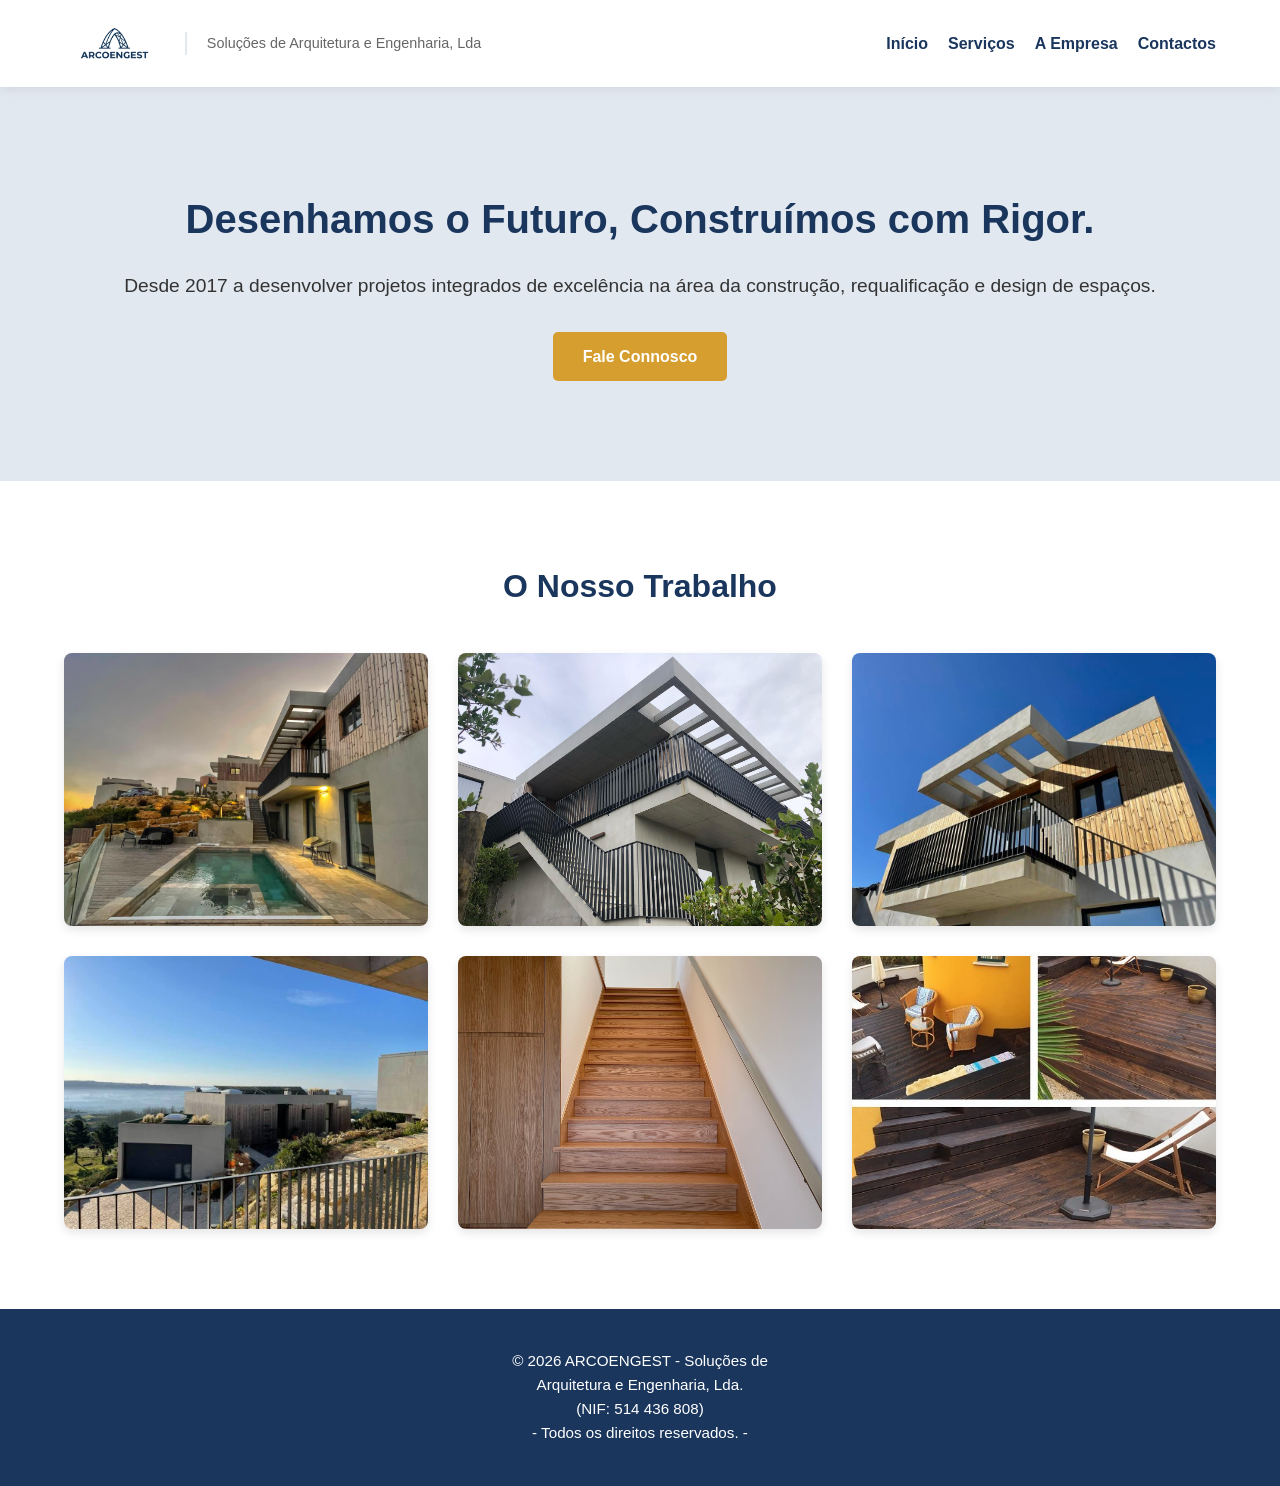
==== commit edbf9349: "Formatar linhas do rodape" ====
--- a/index.html
+++ b/index.html
@@ -70,8 +70,12 @@
 
     <footer>
         <div class="footer-bottom">
-            <p>&copy; 2026 ARCOENGEST - Soluções de Arquitetura e Engenharia, Lda. (NIF: 514&nbsp;436&nbsp;808)</p>
-            <p>- Todos os direitos reservados. - </p>
+            <p>
+                &copy; 2026 ARCOENGEST - Soluções de<br>
+                Arquitetura e Engenharia, Lda.<br>
+                (NIF: 514&nbsp;436&nbsp;808)
+            </p>
+            <p>- Todos os direitos reservados. -</p>
         </div>
     </footer>
 
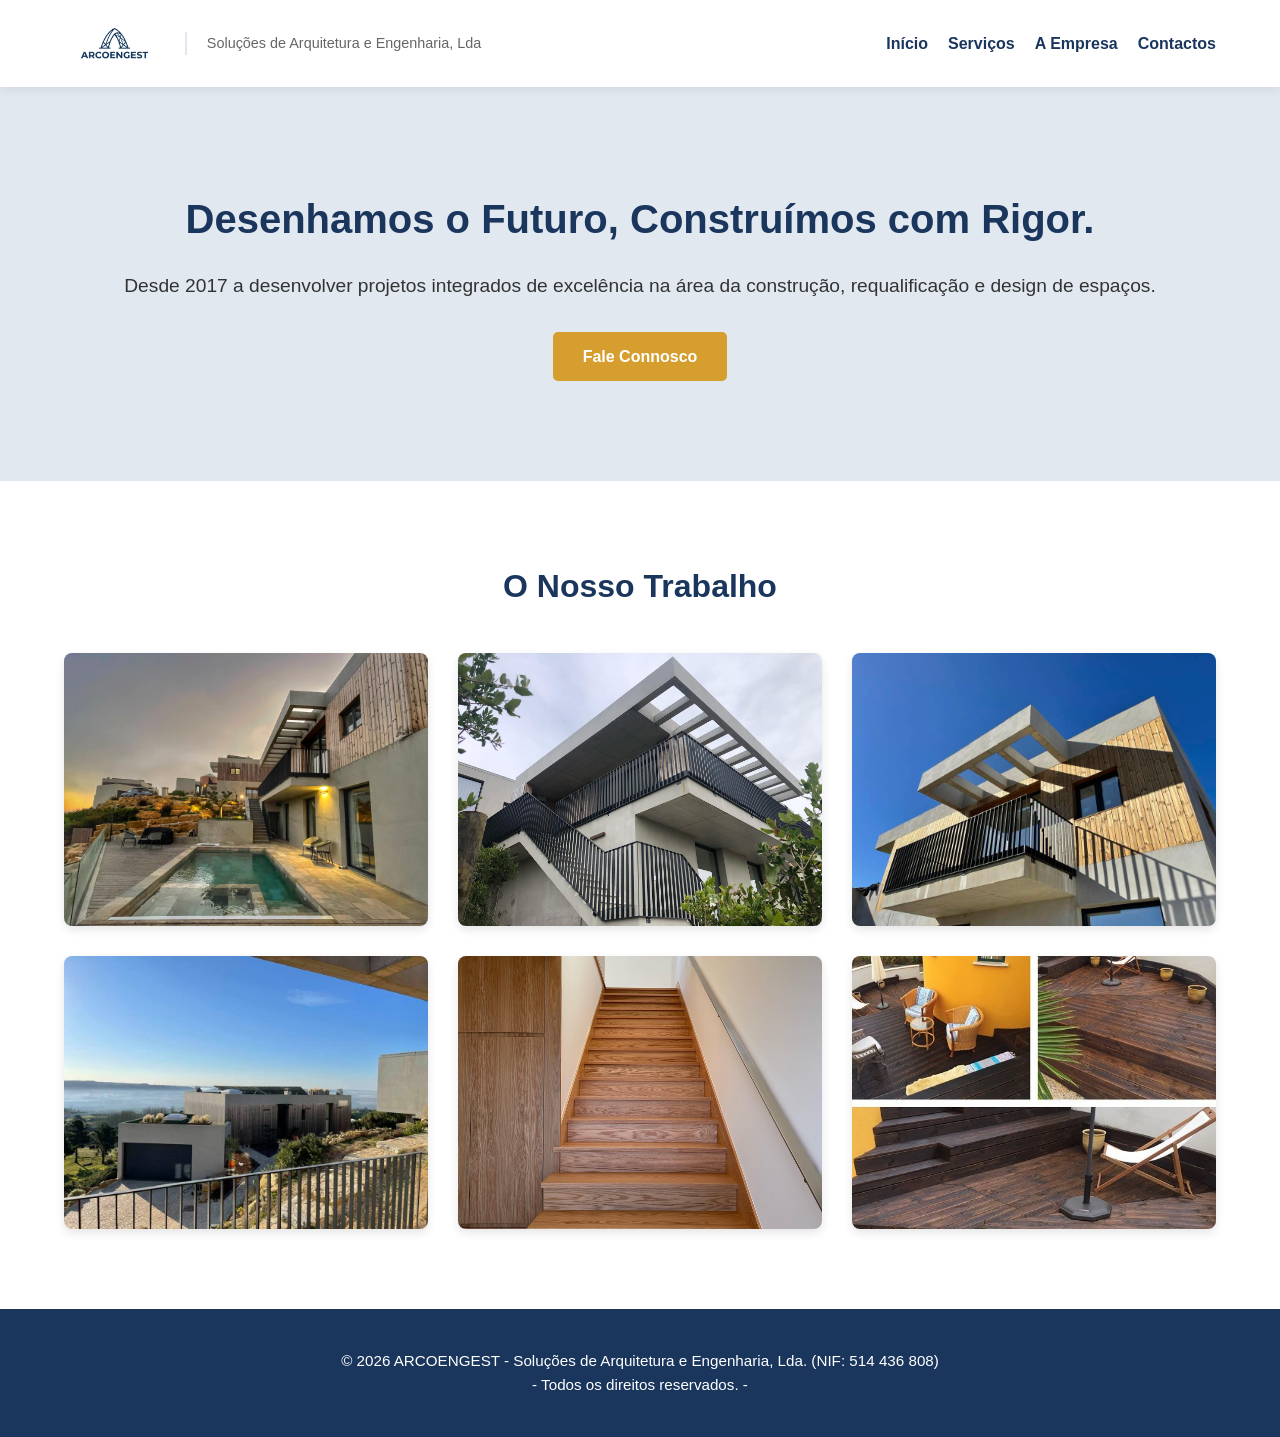
==== commit 176711a0: "Finalização do Rodapé" ====
--- a/index.html
+++ b/index.html
@@ -71,8 +71,8 @@
     <footer>
         <div class="footer-bottom">
             <p>
-                &copy; 2026 ARCOENGEST - Soluções de<br>
-                Arquitetura e Engenharia, Lda.<br>
+                &copy; 2026 ARCOENGEST - Soluções de <br class="mobile-break">
+                Arquitetura e Engenharia, Lda. <br class="mobile-break">
                 (NIF: 514&nbsp;436&nbsp;808)
             </p>
             <p>- Todos os direitos reservados. -</p>
--- a/style.css
+++ b/style.css
@@ -124,6 +124,8 @@
    ========================================= */
 footer { background-color: var(--cor-principal); color: white; text-align: center; padding: 40px 5%; font-size: 0.95rem; }
 
+.mobile-break { display: none; }
+
 /* =========================================
    8. REGRAS EXCLUSIVAS PARA TELEMÓVEL
    ========================================= */
@@ -169,4 +171,6 @@
 
     /* Forçar o iPhone a deixar o NIF a branco e não clicável */
     footer a, footer a[href^="tel"] { color: white !important; text-decoration: none !important; pointer-events: none; }
+
+    .mobile-break { display: block; }
 }
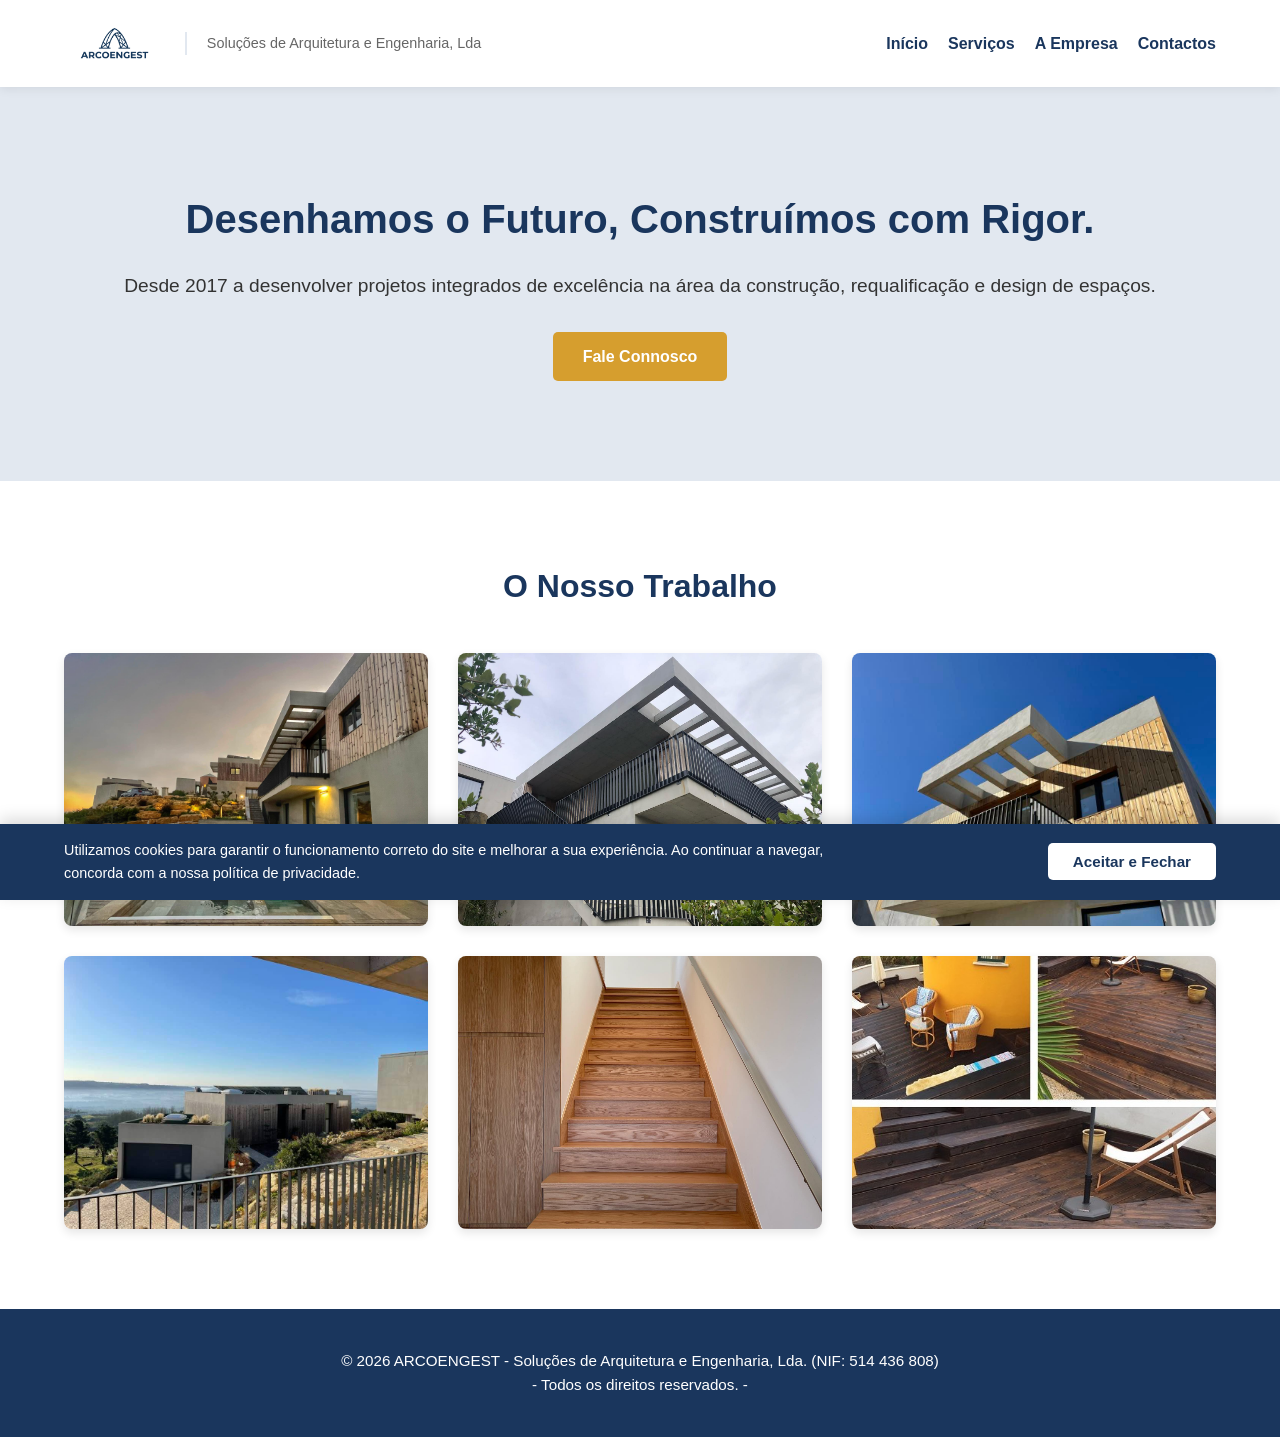
==== commit e88e1979: "Adicionar aviso legal de cookies RGPD" ====
--- a/index.html
+++ b/index.html
@@ -79,6 +79,11 @@
         </div>
     </footer>
 
+    <div id="cookie-banner" class="cookie-banner">
+        <p>Utilizamos cookies para garantir o funcionamento correto do site e melhorar a sua experiência. Ao continuar a navegar, concorda com a nossa política de privacidade.</p>
+        <button id="aceitar-cookies" class="btn cookie-btn">Aceitar e Fechar</button>
+    </div>
+
     <script>
         const menuToggle = document.querySelector('.menu-toggle');
         const mainNav = document.querySelector('.main-nav');
@@ -87,6 +92,22 @@
             menuToggle.classList.toggle('active');
             mainNav.classList.toggle('active');
         });
+        // Magia do Aviso de Cookies
+        const cookieBanner = document.getElementById('cookie-banner');
+        const aceitarBtn = document.getElementById('aceitar-cookies');
+
+        // Se a memória "cookiesAceites" NÃO existir, mostra o banner passado 1 segundo
+        if (!localStorage.getItem('cookiesAceites')) {
+            setTimeout(() => {
+                cookieBanner.classList.add('show');
+            }, 1000); // O atraso de 1 segundo dá um toque premium
+        }
+
+        // O que acontece quando clica no botão
+        aceitarBtn.addEventListener('click', () => {
+            localStorage.setItem('cookiesAceites', 'sim'); // Guarda na memória do navegador
+            cookieBanner.classList.remove('show'); // Esconde o banner a deslizar para baixo
+        });
     </script>
 
 </body>
--- a/style.css
+++ b/style.css
@@ -125,6 +125,54 @@
 footer { background-color: var(--cor-principal); color: white; text-align: center; padding: 40px 5%; font-size: 0.95rem; }
 
 .mobile-break { display: none; }
+
+/* =========================================
+   9. AVISO DE COOKIES (RGPD)
+   ========================================= */
+.cookie-banner {
+    position: fixed;
+    bottom: 0;
+    left: 0;
+    width: 100%;
+    background-color: var(--cor-principal);
+    color: white;
+    padding: 15px 5%;
+    display: flex;
+    justify-content: space-between;
+    align-items: center;
+    box-shadow: 0 -5px 15px rgba(0,0,0,0.15);
+    z-index: 9999;
+    
+    /* Prepara a animação (fica escondido para baixo por defeito) */
+    transform: translateY(100%); 
+    transition: transform 0.6s cubic-bezier(0.16, 1, 0.3, 1);
+}
+
+/* Quando o JavaScript adiciona esta classe, o banner sobe */
+.cookie-banner.show {
+    transform: translateY(0); 
+}
+
+.cookie-banner p {
+    margin: 0;
+    font-size: 0.9rem;
+    max-width: 800px;
+}
+
+/* O botão do banner tem cores invertidas para destacar no fundo escuro */
+.cookie-btn {
+    background-color: white;
+    color: var(--cor-principal);
+    padding: 10px 25px;
+    font-size: 0.95rem;
+    margin-left: 20px;
+    white-space: nowrap;
+}
+
+.cookie-btn:hover {
+    background-color: var(--cor-secundaria);
+    color: var(--cor-principal);
+}
 
 /* =========================================
    8. REGRAS EXCLUSIVAS PARA TELEMÓVEL
@@ -164,7 +212,7 @@
     /* Ajustes Contactos & Mapa */
     .contact-form { padding: 20px; }
     .map-container iframe { height: 250px; }
-    
+
     /* FAQ Mobile */
     .faq-question { font-size: 0.95rem; padding: 15px; }
     .faq-answer p { padding: 0 15px 0px 15px; font-size: 0.9rem; }
@@ -173,4 +221,16 @@
     footer a, footer a[href^="tel"] { color: white !important; text-decoration: none !important; pointer-events: none; }
 
     .mobile-break { display: block; }
+
+    /* Ajustes das Cookies para Telemóvel */
+    .cookie-banner {
+        flex-direction: column;
+        text-align: center;
+        padding: 20px 5%;
+    }
+    .cookie-btn {
+        margin-left: 0;
+        margin-top: 15px;
+        width: 100%;
+    }
 }
